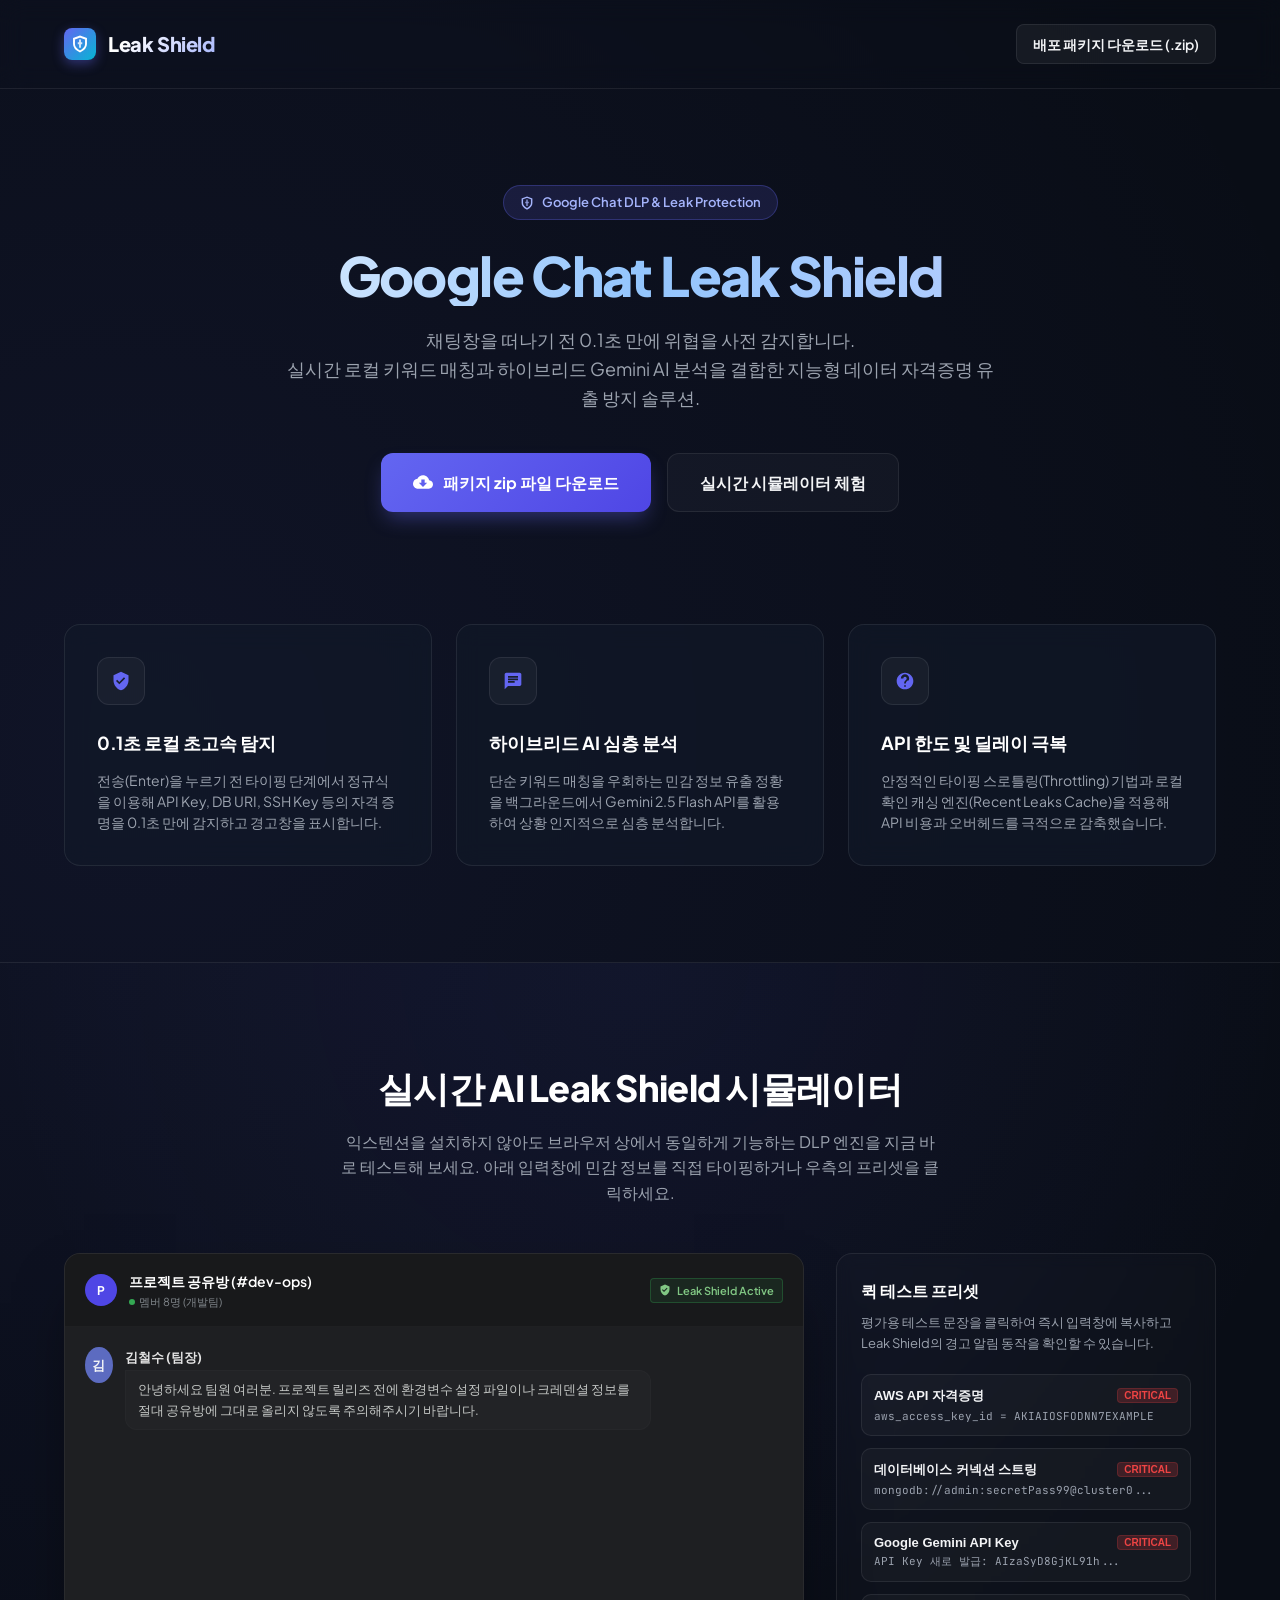
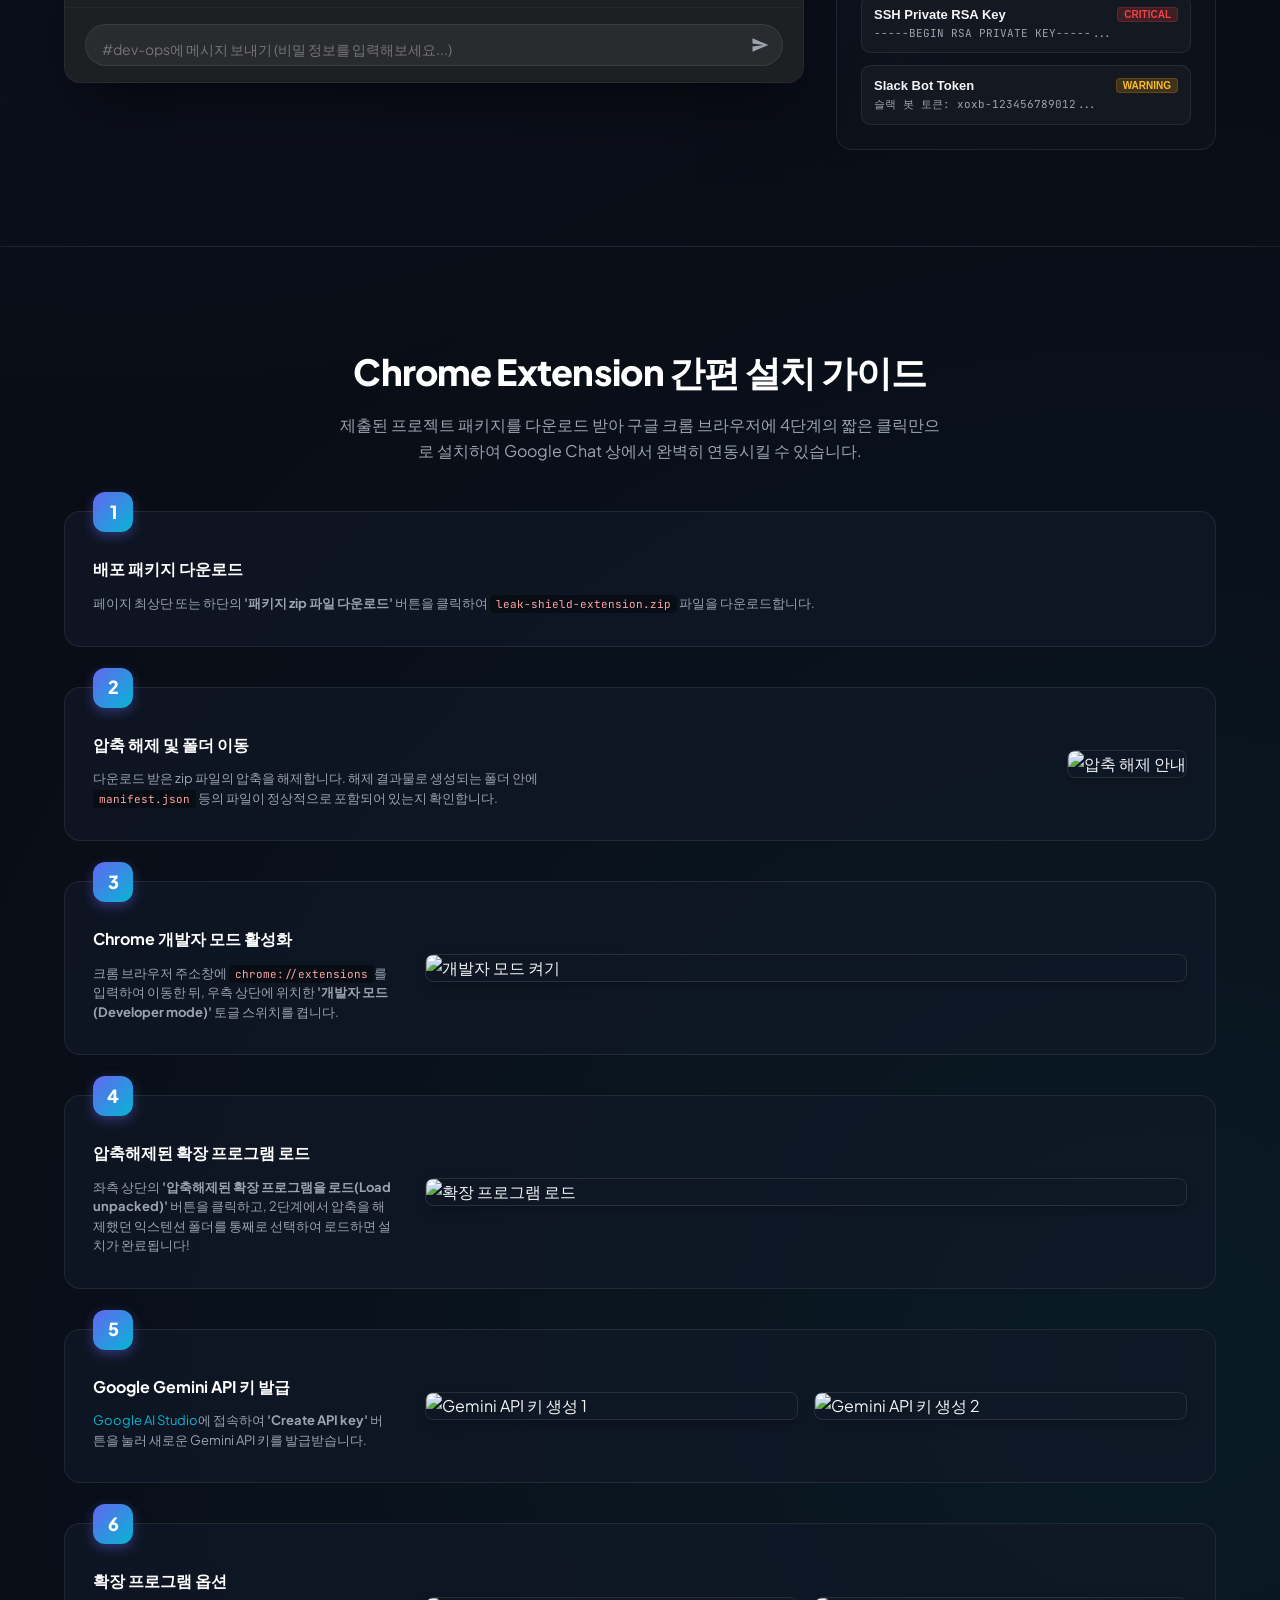
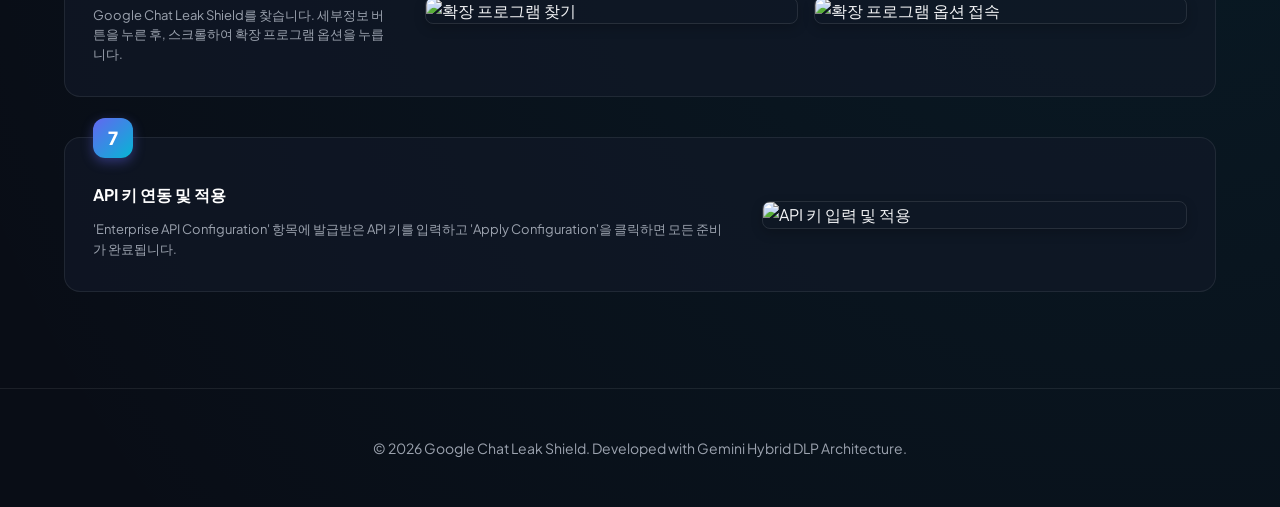
==== index.html @ 76d18969 "Add files via upload" ====
<!DOCTYPE html>
<html lang="ko">

<head>
  <meta charset="UTF-8">
  <meta name="viewport" content="width=device-width, initial-scale=1.0">
  <title>Google Chat Leak Shield - 실시간 AI 데이터 유출 방지 솔루션</title>
  <meta name="description"
    content="Google Chat Leak Shield는 실시간 로컬 정규식 및 Gemini AI 분석을 통해 API Key, 데이터베이스 자격증명 등 민감 정보의 유출을 차단하는 강력한 크롬 확장 프로그램입니다.">
  <link rel="icon" type="image/png" sizes="16x16" href="../icons/icon16.png">
  <link rel="icon" type="image/png" sizes="48x48" href="../icons/icon48.png">

  <!-- Premium Fonts -->
  <link rel="preconnect" href="https://fonts.googleapis.com">
  <link rel="preconnect" href="https://fonts.gstatic.com" crossorigin>
  <link
    href="https://fonts.googleapis.com/css2?family=Plus+Jakarta+Sans:wght@300;400;500;600;700;800&family=JetBrains+Mono:wght@400;500;700&display=swap"
    rel="stylesheet">

  <!-- Externalized Stylesheets -->
  <link rel="stylesheet" href="style.css">
</head>

<body>

  <!-- Premium Floating Particle Background (Styling details) -->
  <header>
    <div class="container header-content">
      <a href="#" class="logo" id="logo-lnk">
        <div class="logo-icon">
          <svg viewBox="0 0 24 24" fill="none" stroke="currentColor" stroke-width="2.5">
            <path d="M12 22s8-4 8-10V5l-8-3-8 3v7c0 6 8 10 8 10z" />
            <path d="M12 6v11M9 11h6" stroke-opacity="0.8" />
          </svg>
        </div>
        Leak Shield
      </a>
      <a href="leak-shield-extension.zip" download class="btn-nav-download" id="nav-dl-btn">
        배포 패키지 다운로드 (.zip)
      </a>
    </div>
  </header>

  <main>
    <!-- Hero Banner -->
    <section class="hero">
      <div class="container">
        <div class="badge-premium">
          <svg class="icon-svg" style="width:14px;height:14px;fill:none !important;" viewBox="0 0 24 24"
            stroke="currentColor" stroke-width="2.5">
            <path d="M12 22s8-4 8-10V5l-8-3-8 3v7c0 6 8 10 8 10z" />
            <path d="M12 6v11M9 11h6" stroke-opacity="0.8" />
          </svg>
          Google Chat DLP & Leak Protection
        </div>
        <h1>Google Chat Leak Shield</h1>
        <p class="lead">
          채팅창을 떠나기 전 0.1초 만에 위협을 사전 감지합니다.<br>
          실시간 로컬 키워드 매칭과 하이브리드 Gemini AI 분석을 결합한 지능형 데이터 자격증명 유출 방지 솔루션.
        </p>
        <div class="cta-container">
          <a href="leak-shield-extension.zip" download class="btn-primary" id="main-dl-btn">
            <svg class="icon-svg" viewBox="0 0 24 24">
              <path
                d="M19.35 10.04C18.67 6.59 15.64 4 12 4 9.11 4 6.6 5.64 5.35 8.04 2.34 8.36 0 10.91 0 14c0 3.31 2.69 6 6 6h13c2.76 0 5-2.24 5-5 0-2.64-2.05-4.78-4.65-4.96zM17 13l-5 5-5-5h3V9h4v4h3z" />
            </svg>
            패키지 zip 파일 다운로드
          </a>
          <a href="#simulator" class="btn-secondary" id="go-sim-btn">
            실시간 시뮬레이터 체험
          </a>
        </div>
      </div>
    </section>

    <!-- Core Features Section -->
    <section class="container">
      <div class="features-grid">
        <div class="feature-card">
          <div class="feature-icon">
            <svg class="icon-svg" viewBox="0 0 24 24">
              <path
                d="M12 1L3 5v6c0 5.55 3.84 10.74 9 12 5.16-1.26 9-6.45 9-12V5l-9-4zm-2 15l-4-4 1.41-1.41L10 13.17l5.59-5.59L17 9l-7 7z" />
            </svg>
          </div>
          <h3>0.1초 로컬 초고속 탐지</h3>
          <p>전송(Enter)을 누르기 전 타이핑 단계에서 정규식을 이용해 API Key, DB URI, SSH Key 등의 자격 증명을 0.1초 만에 감지하고 경고창을 표시합니다.</p>
        </div>

        <div class="feature-card">
          <div class="feature-icon">
            <svg class="icon-svg" viewBox="0 0 24 24">
              <path
                d="M20 2H4c-1.1 0-1.99.9-1.99 2L2 22l4-4h14c1.1 0 2-.9 2-2V4c0-1.1-.9-2-2-2zM6 9h12v2H6V9zm8 5H6v-2h8v2zm4-6H6V6h12v2z" />
            </svg>
          </div>
          <h3>하이브리드 AI 심층 분석</h3>
          <p>단순 키워드 매칭을 우회하는 민감 정보 유출 정황을 백그라운드에서 Gemini 2.5 Flash API를 활용하여 상황 인지적으로 심층 분석합니다.</p>
        </div>

        <div class="feature-card">
          <div class="feature-icon">
            <svg class="icon-svg" viewBox="0 0 24 24">
              <path
                d="M12 2C6.48 2 2 6.48 2 12s4.48 10 10 10 10-4.48 10-10S17.52 2 12 2zm1 17h-2v-2h2v2zm2.07-7.75l-.9.92C13.45 12.9 13 13.5 13 15h-2v-.5c0-1.1.45-2.1 1.17-2.83l1.24-1.26c.37-.36.59-.86.59-1.41 0-1.1-.9-2-2-2s-2 .9-2 2H7c0-2.76 2.24-5 5-5s5 2.24 5 5c0 1.04-.42 1.99-1.07 2.75z" />
            </svg>
          </div>
          <h3>API 한도 및 딜레이 극복</h3>
          <p>안정적인 타이핑 스로틀링(Throttling) 기법과 로컬 확인 캐싱 엔진(Recent Leaks Cache)을 적용해 API 비용과 오버헤드를 극적으로 감축했습니다.</p>
        </div>
      </div>
    </section>

    <!-- Simulator Section (The Core Evaluator Sandbox) -->
    <section class="simulator-section" id="simulator">
      <div class="container">
        <div class="section-title">
          <h2>실시간 AI Leak Shield 시뮬레이터</h2>
          <p>
            익스텐션을 설치하지 않아도 브라우저 상에서 동일하게 기능하는 DLP 엔진을 지금 바로 테스트해 보세요.
            아래 입력창에 민감 정보를 직접 타이핑하거나 우측의 프리셋을 클릭하세요.
          </p>
        </div>

        <div class="simulator-workspace">
          <!-- Left: Mock Google Chat Client -->
          <div class="google-chat-mock">
            <div class="chat-header">
              <div class="chat-channel">
                <div class="channel-avatar">P</div>
                <div class="channel-info">
                  <h4>프로젝트 공유방 (#dev-ops)</h4>
                  <span><span class="indicator-dot"></span> 멤버 8명 (개발팀)</span>
                </div>
              </div>
              <div class="chat-shield-badge" id="shield-status">
                <svg style="width:12px;height:12px;fill:currentColor" viewBox="0 0 24 24">
                  <path
                    d="M12 1L3 5v6c0 5.55 3.84 10.74 9 12 5.16-1.26 9-6.45 9-12V5l-9-4zm-2 15l-4-4 1.41-1.41L10 13.17l5.59-5.59L17 9l-7 7z" />
                </svg>
                Leak Shield Active
              </div>
            </div>

            <!-- Virtual Chat Message Stream -->
            <div class="chat-messages" id="chat-stream">
              <div class="message-row">
                <div class="msg-avatar" style="background:#5c6bc0">김</div>
                <div class="msg-content">
                  <div class="msg-sender">김철수 (팀장)</div>
                  <div class="msg-text">안녕하세요 팀원 여러분. 프로젝트 릴리즈 전에 환경변수 설정 파일이나 크레덴셜 정보를 절대 공유방에 그대로 올리지 않도록 주의해주시기 바랍니다.
                  </div>
                </div>
              </div>
            </div>

            <!-- Input Bar Emulating Extent Content JS Typing Listener -->
            <div class="chat-input-area">
              <div class="chat-input-container">
                <textarea id="simulator-input" placeholder="#dev-ops에 메시지 보내기 (비밀 정보를 입력해보세요...)" rows="1"></textarea>
                <button class="btn-send" id="simulator-send-btn">
                  <svg style="width:18px;height:18px;fill:currentColor" viewBox="0 0 24 24">
                    <path d="M2.01 21L23 12 2.01 3 2 10l15 2-15 2z" />
                  </svg>
                </button>
              </div>
            </div>
          </div>

          <!-- Right: Presets Panel for Evaluators -->
          <div class="presets-column">
            <h3>퀵 테스트 프리셋</h3>
            <p class="description">평가용 테스트 문장을 클릭하여 즉시 입력창에 복사하고 Leak Shield의 경고 알림 동작을 확인할 수 있습니다.</p>

            <div class="preset-list">
              <button class="preset-btn" data-text="aws_access_key_id = AKIAIOSFODNN7EXAMPLE">
                <div class="preset-title">
                  AWS API 자격증명
                  <span class="preset-badge bg-red"
                    style="color:#ef4444; border-color:rgba(239, 68, 68, 0.2)">CRITICAL</span>
                </div>
                <div class="preset-body">aws_access_key_id = AKIAIOSFODNN7EXAMPLE</div>
              </button>

              <button class="preset-btn"
                data-text="mongodb://admin:secretPass99@cluster0.prod.mongodb.net:27017/prod_db">
                <div class="preset-title">
                  데이터베이스 커넥션 스트링
                  <span class="preset-badge bg-red"
                    style="color:#ef4444; border-color:rgba(239, 68, 68, 0.2)">CRITICAL</span>
                </div>
                <div class="preset-body">mongodb://admin:secretPass99@cluster0...</div>
              </button>

              <button class="preset-btn"
                data-text="여기에 이번 Gemini API Key 새로 발급받은 거 전달해드려요: AIzaSyD8GjKL91hFmPqRstUvWxYz02468135790">
                <div class="preset-title">
                  Google Gemini API Key
                  <span class="preset-badge bg-red"
                    style="color:#ef4444; border-color:rgba(239, 68, 68, 0.2)">CRITICAL</span>
                </div>
                <div class="preset-body">API Key 새로 발급: AIzaSyD8GjKL91h...</div>
              </button>

              <button class="preset-btn" data-text="-----BEGIN RSA PRIVATE KEY-----
MIIEowIBAAKCAQEA0Yp3d8vK...
-----END RSA PRIVATE KEY-----">
                <div class="preset-title">
                  SSH Private RSA Key
                  <span class="preset-badge bg-red"
                    style="color:#ef4444; border-color:rgba(239, 68, 68, 0.2)">CRITICAL</span>
                </div>
                <div class="preset-body">-----BEGIN RSA PRIVATE KEY-----...</div>
              </button>

              <button class="preset-btn"
                data-text="이거 저번에 공유해주신 슬랙 봇 토큰입니다. xoxb-123456789012-abcdefghijklmnopqrstuvwx 확인해주세요.">
                <div class="preset-title">
                  Slack Bot Token
                  <span class="preset-badge bg-amber"
                    style="color:#fbbf24; border-color:rgba(245, 158, 11, 0.2)">WARNING</span>
                </div>
                <div class="preset-body">슬랙 봇 토큰: xoxb-123456789012...</div>
              </button>
            </div>
          </div>
        </div>
      </div>
    </section>

    <!-- Installation Steps Visual Guide -->
    <section class="guide-section" id="guide">
      <div class="container">
        <div class="section-title">
          <h2>Chrome Extension 간편 설치 가이드</h2>
          <p>
            제출된 프로젝트 패키지를 다운로드 받아 구글 크롬 브라우저에 4단계의 짧은 클릭만으로 설치하여 Google Chat 상에서 완벽히 연동시킬 수 있습니다.
          </p>
        </div>

        <div class="steps-timeline">
          <div class="step-card">
            <div class="step-num">1</div>
            <div class="step-card-content">
              <h3>배포 패키지 다운로드</h3>
              <p>
                페이지 최상단 또는 하단의 <strong>'패키지 zip 파일 다운로드'</strong> 버튼을 클릭하여 <code>leak-shield-extension.zip</code> 파일을
                다운로드합니다.
              </p>
            </div>
          </div>

          <div class="step-card">
            <div class="step-num">2</div>
            <div class="step-card-content">
              <h3>압축 해제 및 폴더 이동</h3>
              <p>
                다운로드 받은 zip 파일의 압축을 해제합니다. 해제 결과물로 생성되는 폴더 안에 <code>manifest.json</code> 등의 파일이 정상적으로 포함되어 있는지 확인합니다.
              </p>
            </div>
            <div class="step-card-media">
              <img src="../image/step2.png" alt="압축 해제 안내">
            </div>
          </div>

          <div class="step-card">
            <div class="step-num">3</div>
            <div class="step-card-content">
              <h3>Chrome 개발자 모드 활성화</h3>
              <p>
                크롬 브라우저 주소창에 <code>chrome://extensions</code>를 입력하여 이동한 뒤, 우측 상단에 위치한 <strong>'개발자 모드(Developer
                  mode)'</strong> 토글 스위치를 켭니다.
              </p>
            </div>
            <div class="step-card-media">
              <img src="../image/step3.png" alt="개발자 모드 켜기">
            </div>
          </div>

          <div class="step-card">
            <div class="step-num">4</div>
            <div class="step-card-content">
              <h3>압축해제된 확장 프로그램 로드</h3>
              <p>
                좌측 상단의 <strong>'압축해제된 확장 프로그램을 로드(Load unpacked)'</strong> 버튼을 클릭하고, 2단계에서 압축을 해제했던 익스텐션 폴더를 통째로 선택하여
                로드하면
                설치가 완료됩니다!
              </p>
            </div>
            <div class="step-card-media">
              <img src="../image/step4.png" alt="확장 프로그램 로드">
            </div>
          </div>

          <div class="step-card">
            <div class="step-num">5</div>
            <div class="step-card-content">
              <h3>Google Gemini API 키 발급</h3>
              <p>
                <a href="https://aistudio.google.com/app/apikey" target="_blank"
                  style="color: var(--accent-cyan); text-decoration: none;">Google AI Studio</a>에 접속하여 <strong>'Create
                  API
                  key'</strong> 버튼을 눌러 새로운 Gemini API 키를 발급받습니다.
              </p>
            </div>
            <div class="step-card-media double-img">
              <img src="../image/step5.png" alt="Gemini API 키 생성 1">
              <img src="../image/step5-1.png" alt="Gemini API 키 생성 2">
            </div>
          </div>

          <div class="step-card">
            <div class="step-num">6</div>
            <div class="step-card-content">
              <h3>확장 프로그램 옵션</h3>
              <p>
                Google Chat Leak Shield를 찾습니다. 세부정보 버튼을 누른 후, 스크롤하여 확장 프로그램 옵션을 누릅니다.
              </p>
            </div>
            <div class="step-card-media double-img">
              <img src="../image/step6.png" alt="확장 프로그램 찾기">
              <img src="../image/step6-1.png" alt="확장 프로그램 옵션 접속">
            </div>
          </div>

          <div class="step-card">
            <div class="step-num">7</div>
            <div class="step-card-content">
              <h3>API 키 연동 및 적용</h3>
              <p>
                'Enterprise API Configuration' 항목에 발급받은 API 키를 입력하고 'Apply Configuration'을 클릭하면 모든 준비가 완료됩니다.
              </p>
            </div>
            <div class="step-card-media">
              <img src="../image/step7.png" alt="API 키 입력 및 적용">
            </div>
          </div>
        </div>
      </div>
    </section>
  </main>

  <!-- Persistent Simulated Toast notifications in bottom right of browser -->
  <div id="simulator-toast-container"></div>

  <footer>
    <div class="container">
      <p>&copy; 2026 Google Chat Leak Shield. Developed with Gemini Hybrid DLP Architecture.</p>
    </div>
  </footer>

  <!-- Externalized Scripts -->
  <script src="script.js"></script>
</body>

</html>
---- style.css ----
/* Premium Reset & CSS Variables */
:root {
  --bg-dark: #090d16;
  --bg-card: rgba(17, 25, 40, 0.65);
  --border-color: rgba(255, 255, 255, 0.08);
  --primary: #6366f1;
  /* Indigo */
  --primary-glow: rgba(99, 102, 241, 0.3);
  --accent-cyan: #06b6d4;
  --accent-red: #ef4444;
  --accent-amber: #f59e0b;
  --text-main: #f3f4f6;
  --text-muted: #9ca3af;
  --font-sans: 'Plus Jakarta Sans', -apple-system, BlinkMacSystemFont, "Segoe UI", Roboto, sans-serif;
  --font-mono: 'JetBrains Mono', monospace;
}

* {
  box-sizing: border-box;
  margin: 0;
  padding: 0;
}

body {
  background-color: var(--bg-dark);
  background-image:
    radial-gradient(circle at 10% 20%, rgba(99, 102, 241, 0.08) 0%, transparent 40%),
    radial-gradient(circle at 90% 80%, rgba(6, 182, 212, 0.08) 0%, transparent 40%);
  color: var(--text-main);
  font-family: var(--font-sans);
  min-height: 100vh;
  line-height: 1.6;
  overflow-x: hidden;
}

/* Core Container Layout */
.container {
  max-width: 1200px;
  margin: 0 auto;
  padding: 0 24px;
}

/* Header Styling */
header {
  padding: 24px 0;
  border-bottom: 1px solid var(--border-color);
  backdrop-filter: blur(12px);
  position: sticky;
  top: 0;
  z-index: 100;
}

.header-content {
  display: flex;
  justify-content: space-between;
  align-items: center;
}

.logo {
  display: flex;
  align-items: center;
  gap: 12px;
  font-weight: 800;
  font-size: 20px;
  letter-spacing: -0.02em;
  background: linear-gradient(135deg, #ffffff 40%, #a5b4fc 100%);
  -webkit-background-clip: text;
  -webkit-text-fill-color: transparent;
  text-decoration: none;
}

.logo-icon {
  width: 32px;
  height: 32px;
  background: linear-gradient(135deg, var(--primary) 0%, var(--accent-cyan) 100%);
  border-radius: 8px;
  display: flex;
  align-items: center;
  justify-content: center;
  box-shadow: 0 4px 12px rgba(99, 102, 241, 0.4);
}

.logo-icon svg {
  width: 18px;
  height: 18px;
  fill: none;
  stroke: #fff;
  stroke-width: 2.5;
}

.btn-nav-download {
  background: rgba(255, 255, 255, 0.05);
  border: 1px solid var(--border-color);
  color: var(--text-main);
  padding: 8px 16px;
  border-radius: 8px;
  font-size: 14px;
  font-weight: 600;
  text-decoration: none;
  transition: all 0.3s ease;
}

.btn-nav-download:hover {
  background: rgba(255, 255, 255, 0.1);
  border-color: rgba(255, 255, 255, 0.2);
}

/* Hero Section */
.hero {
  text-align: center;
  padding: 96px 0 64px 0;
  position: relative;
}

.badge-premium {
  background: rgba(99, 102, 241, 0.15);
  border: 1px solid rgba(99, 102, 241, 0.3);
  color: #a5b4fc;
  padding: 6px 16px;
  border-radius: 9999px;
  font-size: 13px;
  font-weight: 600;
  display: inline-flex;
  align-items: center;
  gap: 8px;
  margin-bottom: 24px;
  animation: pulseGlow 3s infinite ease-in-out;
}

@keyframes pulseGlow {
  0%,
  100% {
    box-shadow: 0 0 0 0 rgba(99, 102, 241, 0);
  }

  50% {
    box-shadow: 0 0 12px 2px rgba(99, 102, 241, 0.2);
  }
}

.hero h1 {
  font-size: 54px;
  font-weight: 800;
  line-height: 1.15;
  letter-spacing: -0.03em;
  margin-bottom: 20px;
  background: linear-gradient(to right, #ffffff, #93c5fd, #c7d2fe);
  -webkit-background-clip: text;
  -webkit-text-fill-color: transparent;
}

.hero p.lead {
  font-size: 18px;
  color: var(--text-muted);
  max-width: 720px;
  margin: 0 auto 40px auto;
  font-weight: 400;
}

.cta-container {
  display: flex;
  justify-content: center;
  gap: 16px;
  flex-wrap: wrap;
}

.btn-primary {
  background: linear-gradient(135deg, var(--primary) 0%, #4f46e5 100%);
  color: #ffffff;
  padding: 16px 32px;
  border-radius: 12px;
  font-size: 16px;
  font-weight: 700;
  text-decoration: none;
  box-shadow: 0 10px 20px -5px rgba(99, 102, 241, 0.4);
  display: inline-flex;
  align-items: center;
  gap: 10px;
  transition: all 0.3s cubic-bezier(0.16, 1, 0.3, 1);
}

.btn-primary:hover {
  transform: translateY(-2px);
  box-shadow: 0 15px 30px -5px rgba(99, 102, 241, 0.6);
}

.btn-secondary {
  background: rgba(255, 255, 255, 0.03);
  border: 1px solid var(--border-color);
  color: var(--text-main);
  padding: 16px 32px;
  border-radius: 12px;
  font-size: 16px;
  font-weight: 600;
  text-decoration: none;
  display: inline-flex;
  align-items: center;
  gap: 10px;
  transition: all 0.3s ease;
}

.btn-secondary:hover {
  background: rgba(255, 255, 255, 0.08);
  border-color: rgba(255, 255, 255, 0.2);
}

/* Core Features Grid */
.features-grid {
  display: grid;
  grid-template-columns: repeat(auto-fit, minmax(280px, 1fr));
  gap: 24px;
  margin-top: 48px;
  margin-bottom: 96px;
}

.feature-card {
  background: var(--bg-card);
  border: 1px solid var(--border-color);
  border-radius: 16px;
  padding: 32px;
  backdrop-filter: blur(12px);
  transition: all 0.3s ease;
  position: relative;
  overflow: hidden;
}

.feature-card::before {
  content: '';
  position: absolute;
  top: 0;
  left: 0;
  width: 100%;
  height: 2px;
  background: linear-gradient(90deg, transparent, rgba(255, 255, 255, 0.15), transparent);
  transform: translateX(-100%);
  transition: transform 0.6s ease;
}

.feature-card:hover {
  transform: translateY(-4px);
  border-color: rgba(255, 255, 255, 0.15);
  box-shadow: 0 20px 40px -15px rgba(0, 0, 0, 0.5);
}

.feature-card:hover::before {
  transform: translateX(100%);
}

.feature-icon {
  width: 48px;
  height: 48px;
  background: rgba(255, 255, 255, 0.04);
  border: 1px solid rgba(255, 255, 255, 0.08);
  border-radius: 12px;
  display: flex;
  align-items: center;
  justify-content: center;
  margin-bottom: 24px;
  color: var(--primary);
}

.feature-card h3 {
  font-size: 18px;
  font-weight: 700;
  margin-bottom: 12px;
  color: #fff;
}

.feature-card p {
  font-size: 14px;
  color: var(--text-muted);
  line-height: 1.5;
}

/* Simulator & Interactive Section */
.simulator-section {
  background: radial-gradient(circle at 50% 0%, rgba(99, 102, 241, 0.06) 0%, transparent 60%);
  padding: 96px 0;
  border-top: 1px solid var(--border-color);
  border-bottom: 1px solid var(--border-color);
}

.section-title {
  text-align: center;
  margin-bottom: 48px;
}

.section-title h2 {
  font-size: 36px;
  font-weight: 800;
  letter-spacing: -0.02em;
  margin-bottom: 12px;
  color: #fff;
}

.section-title p {
  font-size: 16px;
  color: var(--text-muted);
  max-width: 600px;
  margin: 0 auto;
}

/* Simulator Workspace Layout */
.simulator-workspace {
  display: grid;
  grid-template-columns: 1fr 380px;
  gap: 32px;
  align-items: start;
}

@media (max-width: 1024px) {
  .simulator-workspace {
    grid-template-columns: 1fr;
  }
}

/* Google Chat Emulated UI */
.google-chat-mock {
  background: #1e1f22;
  /* Google Chat darkbg */
  border: 1px solid rgba(255, 255, 255, 0.05);
  border-radius: 16px;
  overflow: hidden;
  box-shadow: 0 30px 60px -20px rgba(0, 0, 0, 0.6);
}

.chat-header {
  background: #18191b;
  padding: 16px 20px;
  border-bottom: 1px solid rgba(255, 255, 255, 0.03);
  display: flex;
  align-items: center;
  justify-content: space-between;
}

.chat-channel {
  display: flex;
  align-items: center;
  gap: 12px;
}

.channel-avatar {
  width: 32px;
  height: 32px;
  border-radius: 50%;
  background: #4f46e5;
  display: flex;
  align-items: center;
  justify-content: center;
  font-weight: 700;
  color: #fff;
  font-size: 12px;
}

.channel-info h4 {
  font-size: 14px;
  font-weight: 600;
  color: #fff;
}

.channel-info span {
  font-size: 11px;
  color: #80868b;
  display: flex;
  align-items: center;
  gap: 4px;
}

.indicator-dot {
  width: 6px;
  height: 6px;
  background: #34a853;
  border-radius: 50%;
  display: inline-block;
}

.chat-shield-badge {
  background: rgba(52, 168, 83, 0.1);
  border: 1px solid rgba(52, 168, 83, 0.3);
  color: #81c784;
  font-size: 11px;
  font-weight: 600;
  padding: 3px 8px;
  border-radius: 4px;
  display: flex;
  align-items: center;
  gap: 6px;
}

.chat-shield-badge.scanning {
  background: rgba(99, 102, 241, 0.1);
  border-color: rgba(99, 102, 241, 0.3);
  color: #a5b4fc;
}

.chat-messages {
  height: 280px;
  padding: 20px;
  overflow-y: auto;
  display: flex;
  flex-direction: column;
  gap: 16px;
  background: #1e1f22;
}

.message-row {
  display: flex;
  gap: 12px;
  align-items: flex-start;
}

.msg-avatar {
  width: 36px;
  height: 36px;
  border-radius: 50%;
  background: rgba(255, 255, 255, 0.08);
  display: flex;
  align-items: center;
  justify-content: center;
  color: var(--text-main);
  font-weight: 600;
  font-size: 13px;
}

.msg-content {
  flex-grow: 1;
}

.msg-sender {
  font-size: 13px;
  font-weight: 700;
  color: #e3e3e3;
  margin-bottom: 2px;
}

.msg-text {
  font-size: 13px;
  color: #c4c7c5;
  background: rgba(255, 255, 255, 0.02);
  border: 1px solid rgba(255, 255, 255, 0.02);
  padding: 8px 12px;
  border-radius: 0 12px 12px 12px;
  max-width: 80%;
  word-break: break-all;
}

/* Message Input Box */
.chat-input-area {
  padding: 16px 20px;
  background: #1e1f22;
  border-top: 1px solid rgba(255, 255, 255, 0.03);
}

.chat-input-container {
  background: #2a2b2f;
  border: 1px solid rgba(255, 255, 255, 0.08);
  border-radius: 24px;
  padding: 4px 6px 4px 16px;
  display: flex;
  align-items: center;
  gap: 12px;
  transition: all 0.2s ease;
}

.chat-input-container:focus-within {
  border-color: rgba(99, 102, 241, 0.5);
  box-shadow: 0 0 0 3px rgba(99, 102, 241, 0.15);
}

.chat-input-container textarea {
  background: transparent;
  border: none;
  outline: none;
  color: #fff;
  font-family: var(--font-sans);
  font-size: 14px;
  resize: none;
  flex-grow: 1;
  height: 24px;
  line-height: 24px;
  padding: 4px 0;
}

.btn-send {
  width: 32px;
  height: 32px;
  border-radius: 50%;
  background: transparent;
  border: none;
  color: var(--text-muted);
  cursor: pointer;
  display: flex;
  align-items: center;
  justify-content: center;
  transition: all 0.2s ease;
}

.chat-input-container textarea:not(:placeholder-shown)+.btn-send,
.btn-send.active {
  color: var(--primary);
  background: rgba(99, 102, 241, 0.1);
}

.btn-send:hover {
  color: #fff;
}

/* Simulator Presets Column */
.presets-column {
  background: rgba(255, 255, 255, 0.02);
  border: 1px solid var(--border-color);
  border-radius: 16px;
  padding: 24px;
  backdrop-filter: blur(8px);
}

.presets-column h3 {
  font-size: 16px;
  font-weight: 700;
  margin-bottom: 8px;
  color: #fff;
}

.presets-column p.description {
  font-size: 13px;
  color: var(--text-muted);
  margin-bottom: 20px;
}

.preset-list {
  display: flex;
  flex-direction: column;
  gap: 12px;
}

.preset-btn {
  background: rgba(255, 255, 255, 0.03);
  border: 1px solid var(--border-color);
  border-radius: 10px;
  padding: 12px;
  text-align: left;
  cursor: pointer;
  transition: all 0.2s ease;
  color: var(--text-main);
}

.preset-btn:hover {
  background: rgba(99, 102, 241, 0.08);
  border-color: rgba(99, 102, 241, 0.3);
}

.preset-title {
  font-size: 13px;
  font-weight: 700;
  display: flex;
  align-items: center;
  justify-content: space-between;
  margin-bottom: 4px;
}

.preset-badge {
  font-size: 10px;
  font-weight: 600;
  padding: 1px 6px;
  border-radius: 4px;
  text-transform: uppercase;
}

.preset-body {
  font-family: var(--font-mono);
  font-size: 11px;
  color: var(--text-muted);
  white-space: nowrap;
  overflow: hidden;
  text-overflow: ellipsis;
}

/* Interactive Installation Steps Section */
.guide-section {
  padding: 96px 0;
}

.steps-timeline {
  display: grid;
  grid-template-columns: 1fr;
  gap: 40px;
  position: relative;
}

.step-card {
  background: var(--bg-card);
  border: 1px solid var(--border-color);
  border-radius: 16px;
  padding: 32px 28px;
  position: relative;
  transition: all 0.3s ease;
  display: flex;
  flex-direction: row;
  align-items: center;
  gap: 32px;
}

.step-card-content {
  flex: 0.85; /* 텍스트 영역 기본 비율 */
}

.step-card-media {
  flex: 1.4; /* 이미지 영역 기본 비율 */
  display: flex;
  gap: 16px;
  justify-content: flex-end;
  align-items: center;
}

.step-card-media img {
  width: 100%; 
  max-width: 100%;
  height: auto;
  border-radius: 8px;
  border: 1px solid rgba(255, 255, 255, 0.1);
  box-shadow: 0 4px 12px rgba(0, 0, 0, 0.2);
}

.step-card-media.double-img img {
  width: calc(50% - 8px);
}

/* 2단계: 원래 크기로 복귀 */
.step-card:nth-child(2) .step-card-content {
  flex: 1;
}
.step-card:nth-child(2) .step-card-media {
  flex: 1;
}
.step-card:nth-child(2) .step-card-media img {
  width: auto;
}

/* 3, 4, 5, 6단계: 컴포넌트 이미지를 더 크게 확대 */
.step-card:nth-child(3) .step-card-content,
.step-card:nth-child(4) .step-card-content,
.step-card:nth-child(5) .step-card-content,
.step-card:nth-child(6) .step-card-content {
  flex: 0.65; /* 텍스트 공간 축소 */
}
.step-card:nth-child(3) .step-card-media,
.step-card:nth-child(4) .step-card-media,
.step-card:nth-child(5) .step-card-media,
.step-card:nth-child(6) .step-card-media {
  flex: 1.65; /* 이미지 공간 추가 확대 */
}

/* 7단계: 컴포넌트 이미지를 더 작게 축소 */
.step-card:nth-child(7) .step-card-content {
  flex: 1.2;
}
.step-card:nth-child(7) .step-card-media {
  flex: 0.8;
}

@media (max-width: 768px) {
  .step-card {
    flex-direction: column;
    align-items: flex-start;
  }
  .step-card-content {
    flex: 1;
    width: 100%;
  }
  .step-card-media {
    flex: 1;
    width: 100%;
    justify-content: flex-start;
  }
}

.step-card:hover {
  border-color: rgba(99, 102, 241, 0.2);
  transform: translateY(-2px);
}

.step-num {
  position: absolute;
  top: -20px;
  left: 28px;
  width: 40px;
  height: 40px;
  border-radius: 12px;
  background: linear-gradient(135deg, var(--primary) 0%, var(--accent-cyan) 100%);
  display: flex;
  align-items: center;
  justify-content: center;
  font-size: 18px;
  font-weight: 800;
  color: #fff;
  box-shadow: 0 4px 12px rgba(99, 102, 241, 0.4);
}

.step-card h3 {
  font-size: 16px;
  font-weight: 700;
  margin-top: 12px;
  margin-bottom: 12px;
  color: #fff;
}

.step-card p {
  font-size: 13px;
  color: var(--text-muted);
  line-height: 1.5;
}

.step-card code {
  background: rgba(0, 0, 0, 0.4);
  padding: 2px 6px;
  border-radius: 4px;
  font-family: var(--font-mono);
  font-size: 11px;
  color: #fca5a5;
}

/* Embedded Simulator Stacking Toast Container */
#simulator-toast-container {
  position: fixed;
  bottom: 24px;
  right: 24px;
  width: 380px;
  max-width: calc(100vw - 48px);
  z-index: 9999;
  display: flex;
  flex-direction: column-reverse;
  gap: 12px;
  pointer-events: none;
  font-family: var(--font-sans);
}

/* Individual Toast Notification Card matching toast.css exactly */
.leak-shield-toast {
  pointer-events: auto;
  background: rgba(17, 24, 39, 0.85);
  backdrop-filter: blur(12px) saturate(180%);
  -webkit-backdrop-filter: blur(12px) saturate(180%);
  border: 1px solid rgba(255, 255, 255, 0.1);
  border-radius: 16px;
  padding: 16px;
  color: #f3f4f6;
  box-shadow: 0 10px 25px -5px rgba(0, 0, 0, 0.3), 0 8px 10px -6px rgba(0, 0, 0, 0.3);
  transform: translateX(120%) scale(0.95);
  opacity: 0;
  transition: all 0.4s cubic-bezier(0.16, 1, 0.3, 1);
  overflow: hidden;
  position: relative;
}

.leak-shield-toast.visible {
  transform: translateX(0) scale(1);
  opacity: 1;
}

.leak-shield-toast.dismissed {
  transform: translateX(120%) scale(0.95);
  opacity: 0;
}

.leak-shield-toast-header {
  display: flex;
  align-items: center;
  gap: 12px;
  margin-bottom: 8px;
}

.leak-shield-toast-icon {
  display: flex;
  align-items: center;
  justify-content: center;
  flex-shrink: 0;
}

.leak-shield-toast-title-area {
  display: flex;
  align-items: center;
  gap: 8px;
  flex-grow: 1;
}

.leak-shield-toast-title {
  font-weight: 700;
  font-size: 14px;
  color: #ffffff;
  letter-spacing: -0.01em;
}

.leak-shield-toast-badge {
  font-size: 10px;
  font-weight: 600;
  padding: 2px 8px;
  border-radius: 9999px;
  text-transform: uppercase;
  letter-spacing: 0.05em;
}

.bg-red {
  background: rgba(239, 68, 68, 0.2);
  color: #f87171;
  border: 1px solid rgba(239, 68, 68, 0.3);
}

.bg-amber {
  background: rgba(245, 158, 11, 0.2);
  color: #fbbf24;
  border: 1px solid rgba(245, 158, 11, 0.3);
}

.bg-blue {
  background: rgba(59, 130, 246, 0.2);
  color: #60a5fa;
  border: 1px solid rgba(59, 130, 246, 0.3);
}

.leak-shield-toast-close {
  background: transparent;
  border: none;
  color: rgba(255, 255, 255, 0.4);
  font-size: 20px;
  cursor: pointer;
  padding: 0 4px;
  line-height: 1;
  transition: color 0.2s ease;
}

.leak-shield-toast-close:hover {
  color: #ffffff;
}

.leak-shield-toast-body {
  font-size: 13px;
  line-height: 1.5;
  color: #d1d5db;
}

.leak-shield-toast-text {
  margin: 0;
}

.leak-shield-toast-snippet {
  margin-top: 10px;
  background: rgba(0, 0, 0, 0.4);
  border: 1px solid rgba(255, 255, 255, 0.05);
  border-radius: 8px;
  padding: 8px 12px;
  max-height: 80px;
  overflow-y: auto;
}

.leak-shield-toast-snippet code {
  font-family: var(--font-mono);
  font-size: 11px;
  color: #a7f3d0;
  word-break: break-all;
  white-space: pre-wrap;
}

.leak-shield-toast-critical {
  border-left: 4px solid #ef4444 !important;
}

.leak-shield-toast-warning {
  border-left: 4px solid #f59e0b !important;
}

.leak-shield-toast-info {
  border-left: 4px solid #3b82f6 !important;
}

/* Footer */
footer {
  border-top: 1px solid var(--border-color);
  padding: 48px 0;
  text-align: center;
  font-size: 14px;
  color: var(--text-muted);
}

/* Icons SVG utilities */
.icon-svg {
  width: 20px;
  height: 20px;
  fill: currentColor;
}
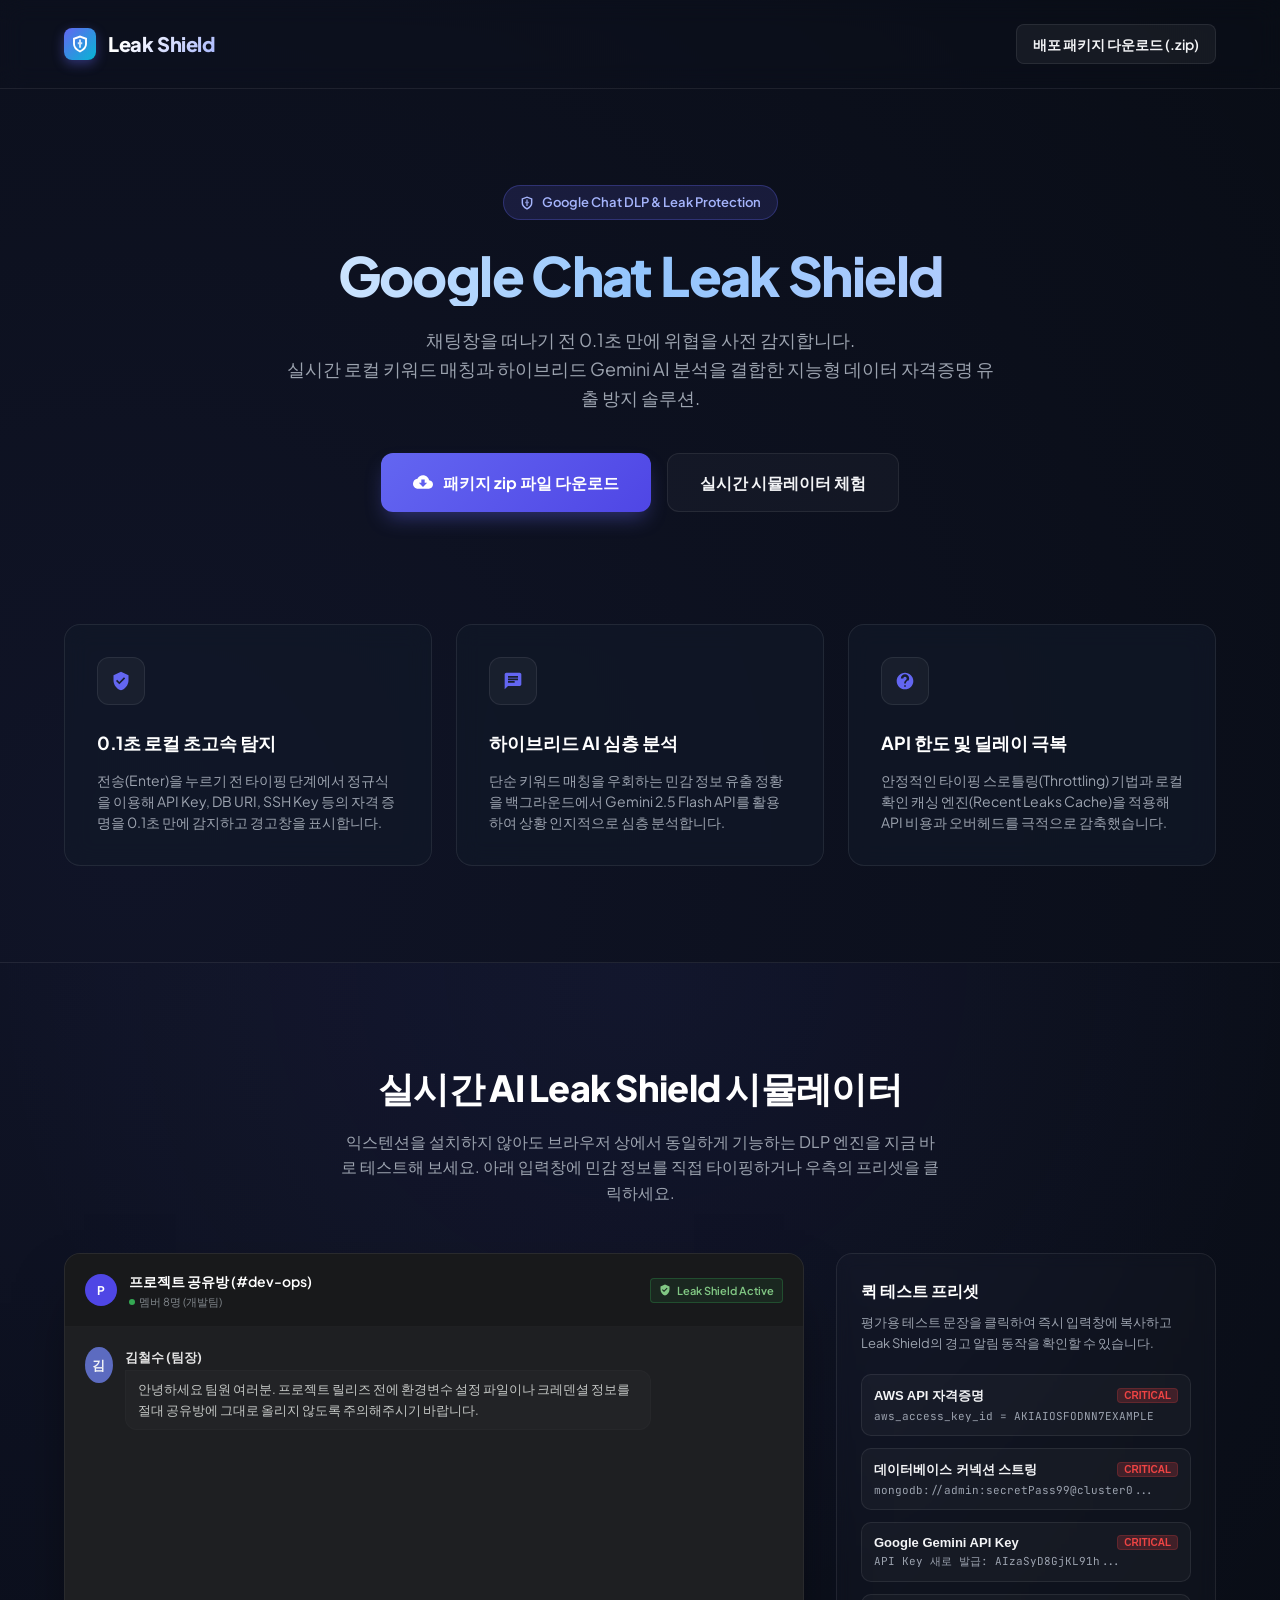
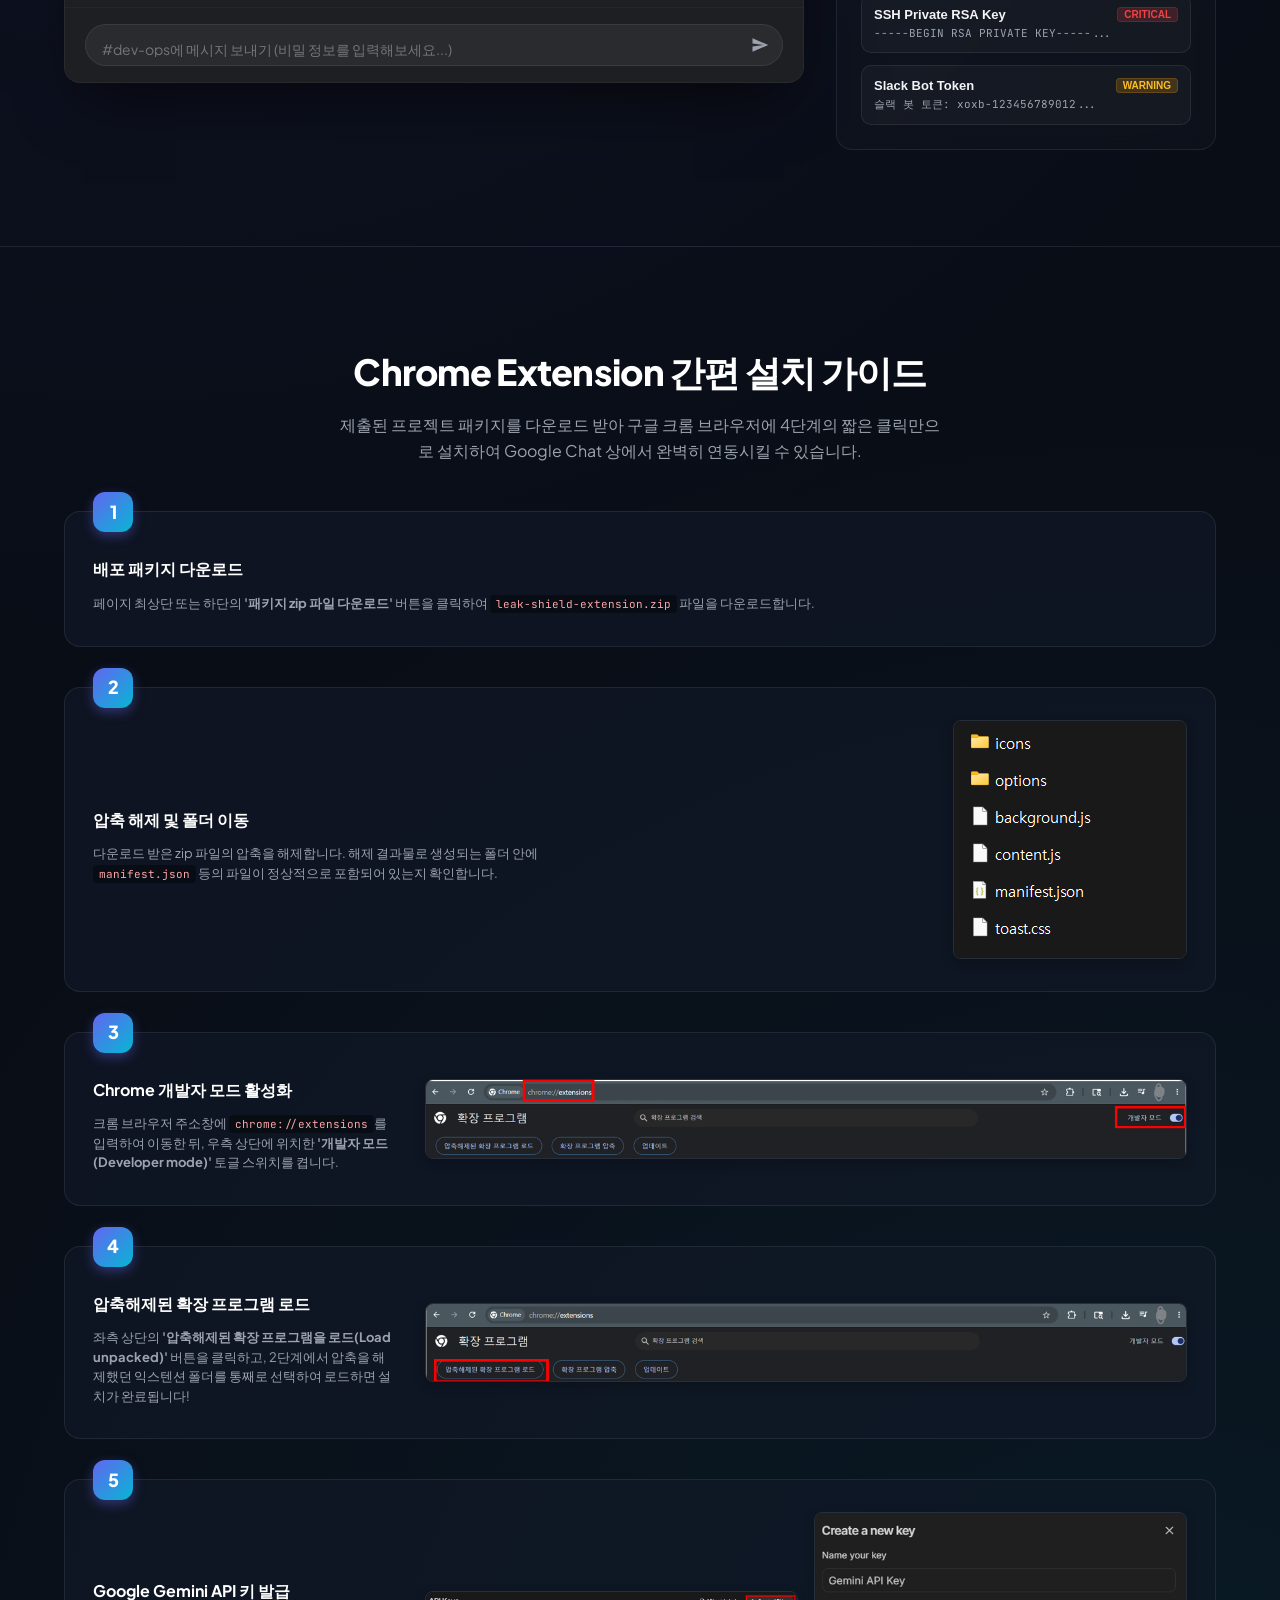
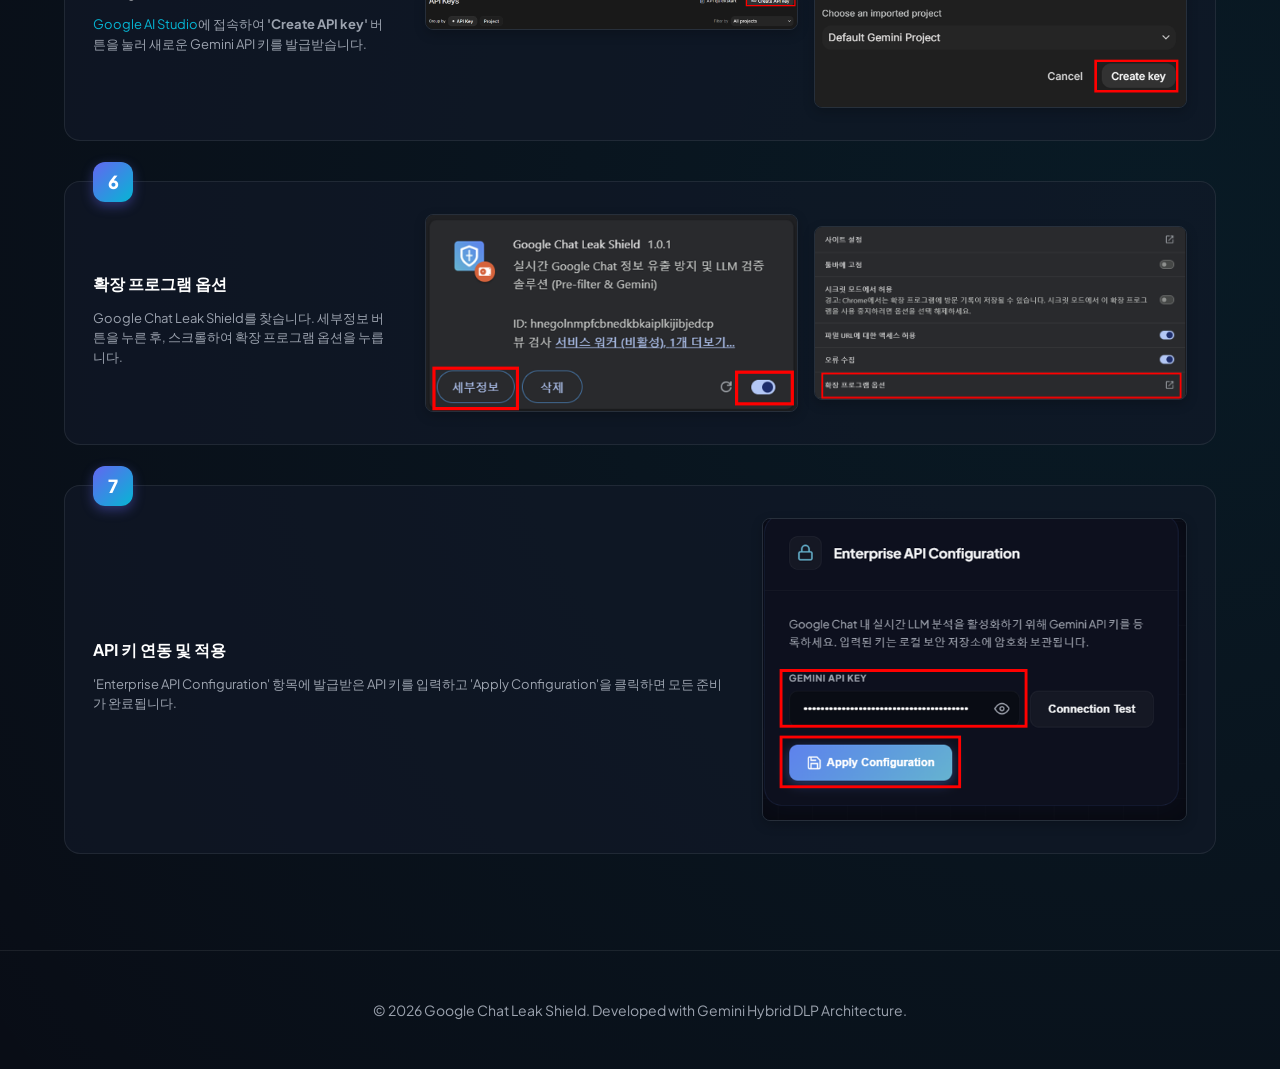
==== commit e68dc3b9: "Update image paths to use relative links" ====
--- a/index.html
+++ b/index.html
@@ -7,8 +7,8 @@
   <title>Google Chat Leak Shield - 실시간 AI 데이터 유출 방지 솔루션</title>
   <meta name="description"
     content="Google Chat Leak Shield는 실시간 로컬 정규식 및 Gemini AI 분석을 통해 API Key, 데이터베이스 자격증명 등 민감 정보의 유출을 차단하는 강력한 크롬 확장 프로그램입니다.">
-  <link rel="icon" type="image/png" sizes="16x16" href="../icons/icon16.png">
-  <link rel="icon" type="image/png" sizes="48x48" href="../icons/icon48.png">
+  <link rel="icon" type="image/png" sizes="16x16" href="./icons/icon16.png">
+  <link rel="icon" type="image/png" sizes="48x48" href="./icons/icon48.png">
 
   <!-- Premium Fonts -->
   <link rel="preconnect" href="https://fonts.googleapis.com">
@@ -259,7 +259,7 @@
               </p>
             </div>
             <div class="step-card-media">
-              <img src="../image/step2.png" alt="압축 해제 안내">
+              <img src="./image/step2.png" alt="압축 해제 안내">
             </div>
           </div>
 
@@ -273,7 +273,7 @@
               </p>
             </div>
             <div class="step-card-media">
-              <img src="../image/step3.png" alt="개발자 모드 켜기">
+              <img src="./image/step3.png" alt="개발자 모드 켜기">
             </div>
           </div>
 
@@ -288,7 +288,7 @@
               </p>
             </div>
             <div class="step-card-media">
-              <img src="../image/step4.png" alt="확장 프로그램 로드">
+              <img src="./image/step4.png" alt="확장 프로그램 로드">
             </div>
           </div>
 
@@ -304,8 +304,8 @@
               </p>
             </div>
             <div class="step-card-media double-img">
-              <img src="../image/step5.png" alt="Gemini API 키 생성 1">
-              <img src="../image/step5-1.png" alt="Gemini API 키 생성 2">
+              <img src="./image/step5.png" alt="Gemini API 키 생성 1">
+              <img src="./image/step5-1.png" alt="Gemini API 키 생성 2">
             </div>
           </div>
 
@@ -318,8 +318,8 @@
               </p>
             </div>
             <div class="step-card-media double-img">
-              <img src="../image/step6.png" alt="확장 프로그램 찾기">
-              <img src="../image/step6-1.png" alt="확장 프로그램 옵션 접속">
+              <img src="./image/step6.png" alt="확장 프로그램 찾기">
+              <img src="./image/step6-1.png" alt="확장 프로그램 옵션 접속">
             </div>
           </div>
 
@@ -332,7 +332,7 @@
               </p>
             </div>
             <div class="step-card-media">
-              <img src="../image/step7.png" alt="API 키 입력 및 적용">
+              <img src="./image/step7.png" alt="API 키 입력 및 적용">
             </div>
           </div>
         </div>
@@ -353,4 +353,4 @@
   <script src="script.js"></script>
 </body>
 
-</html>+</html>
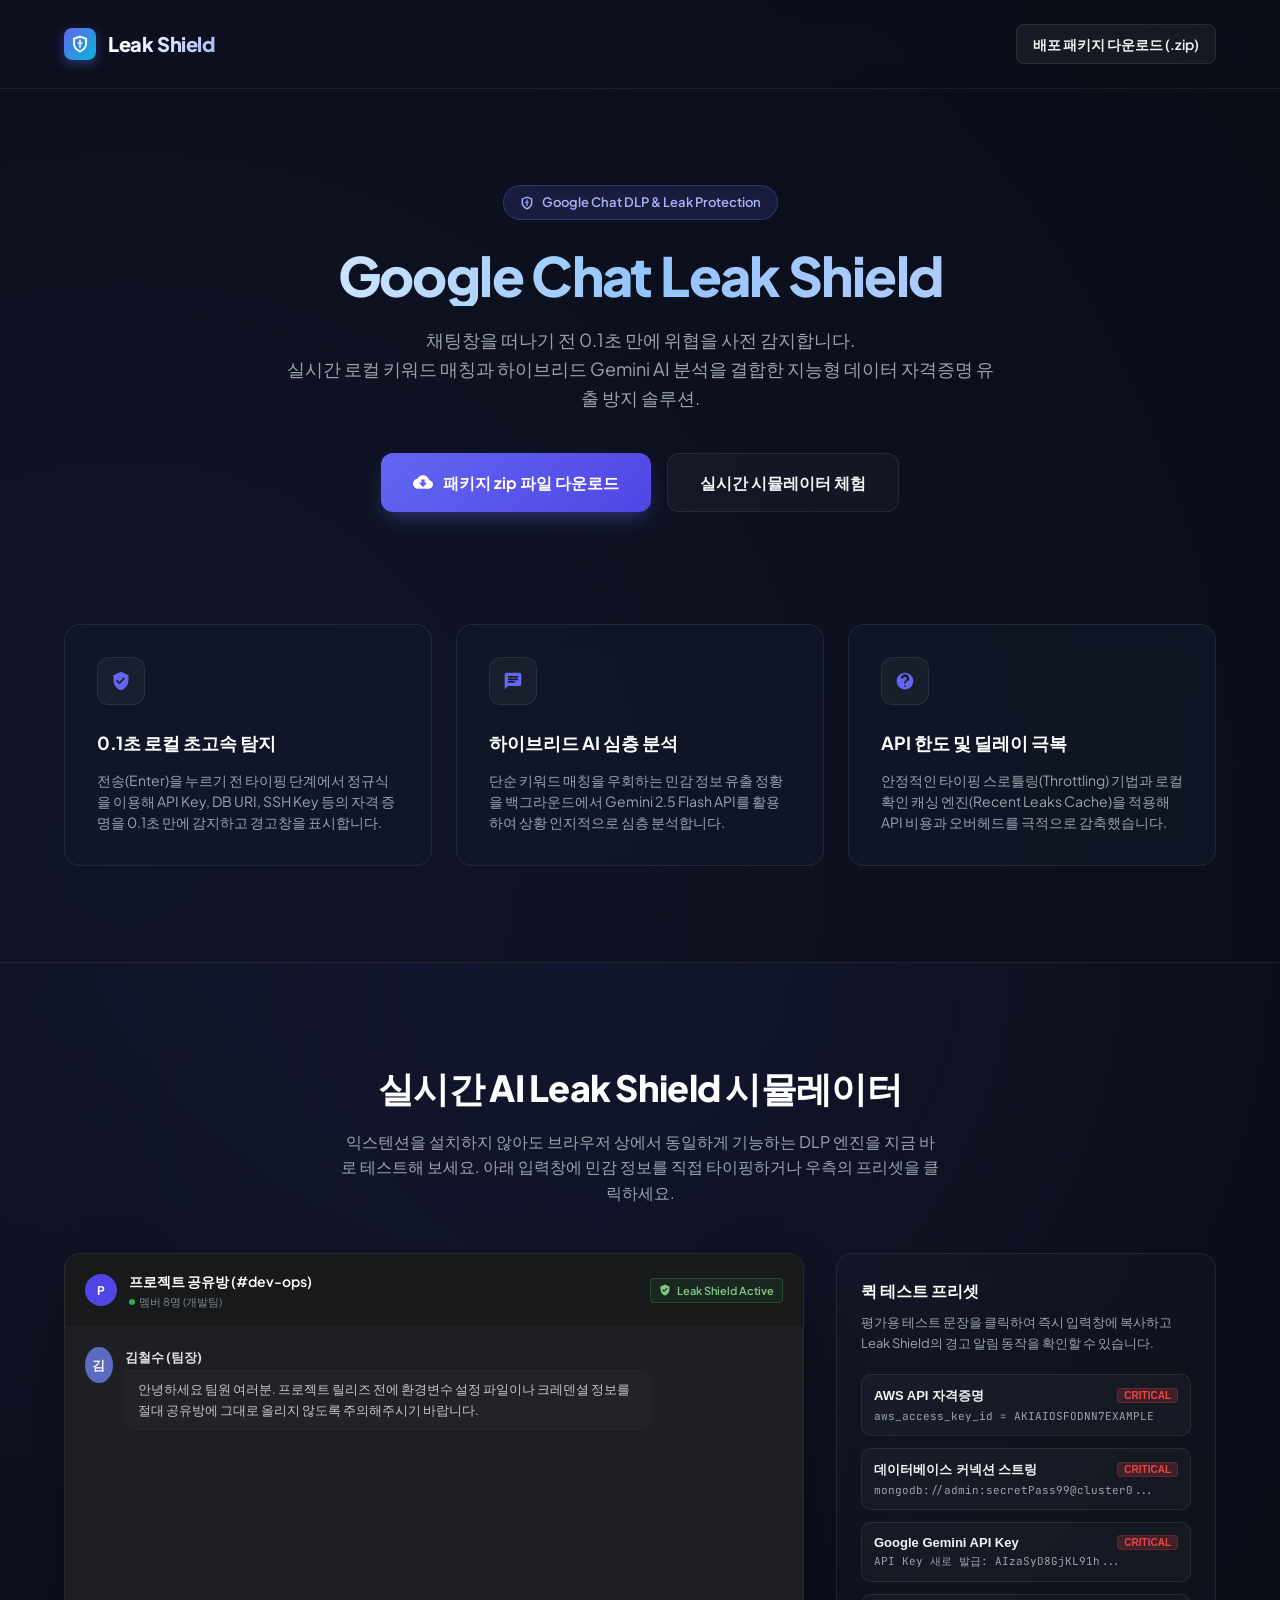
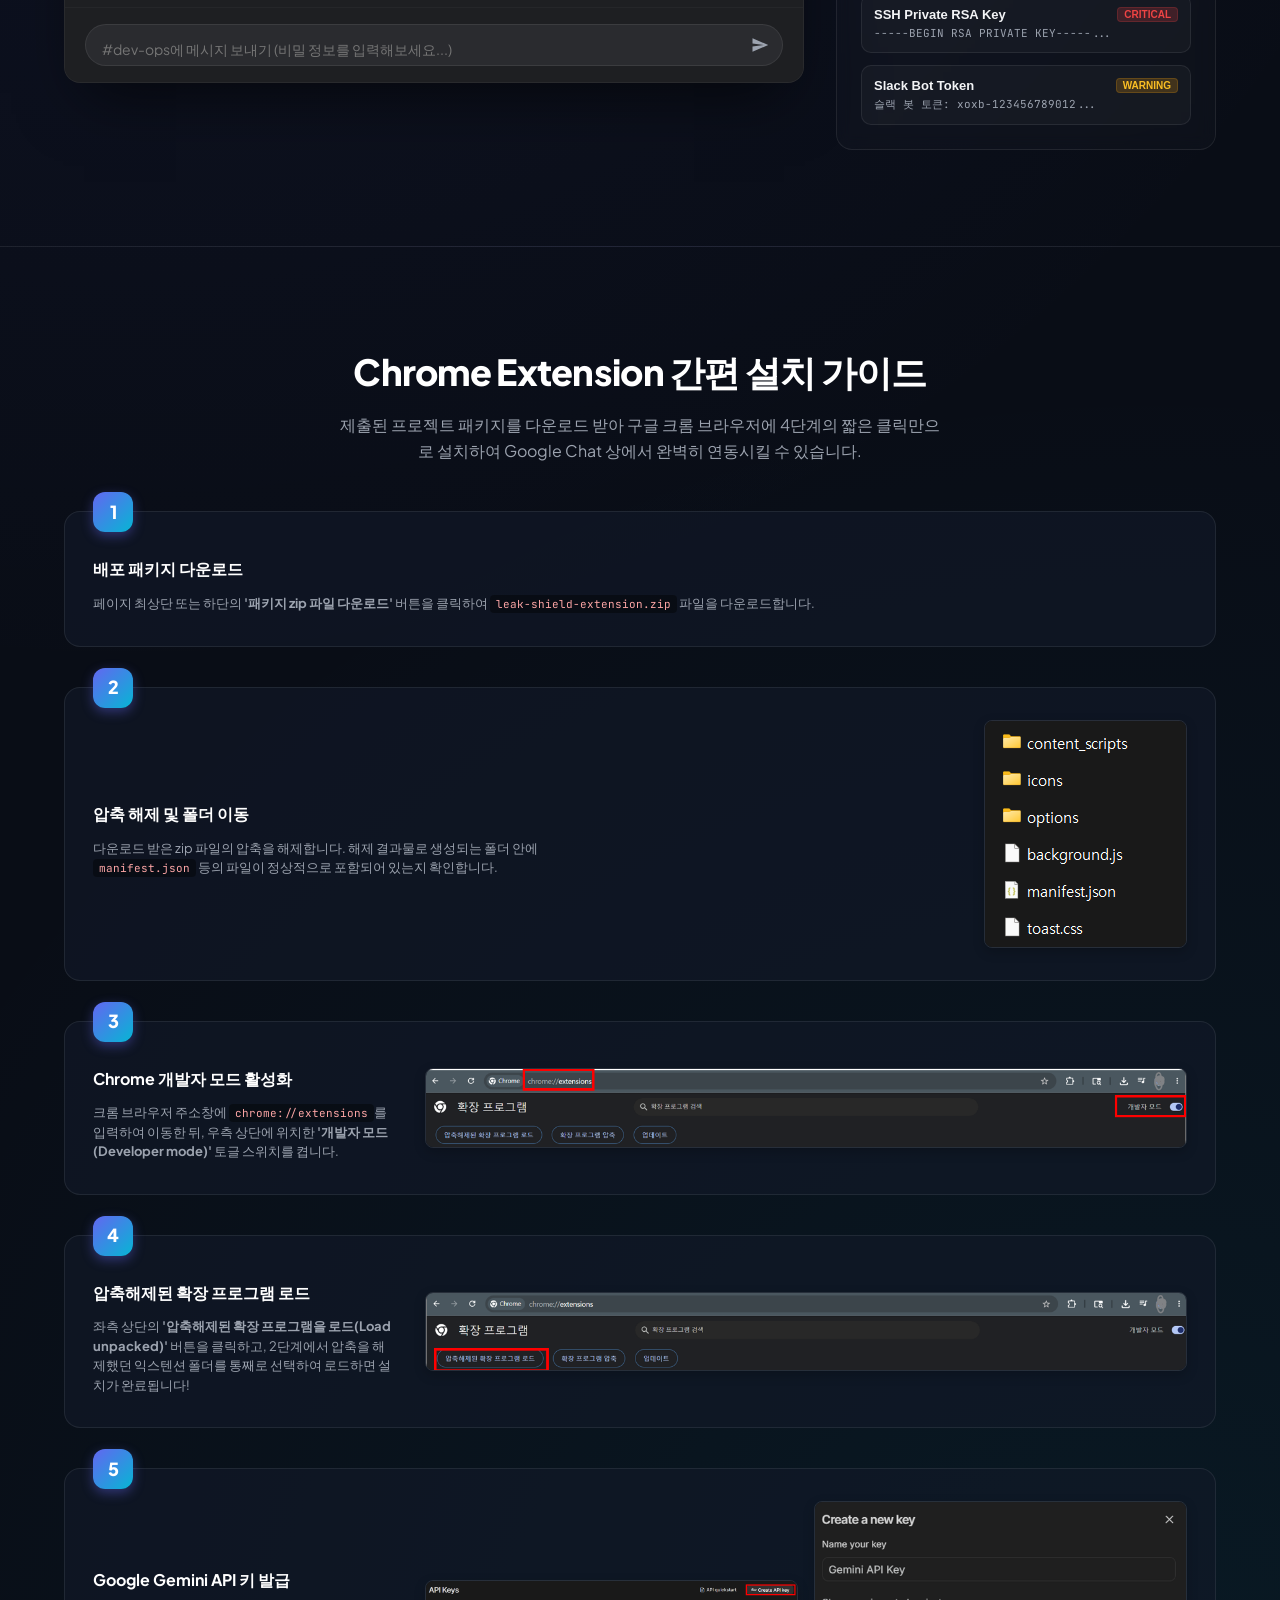
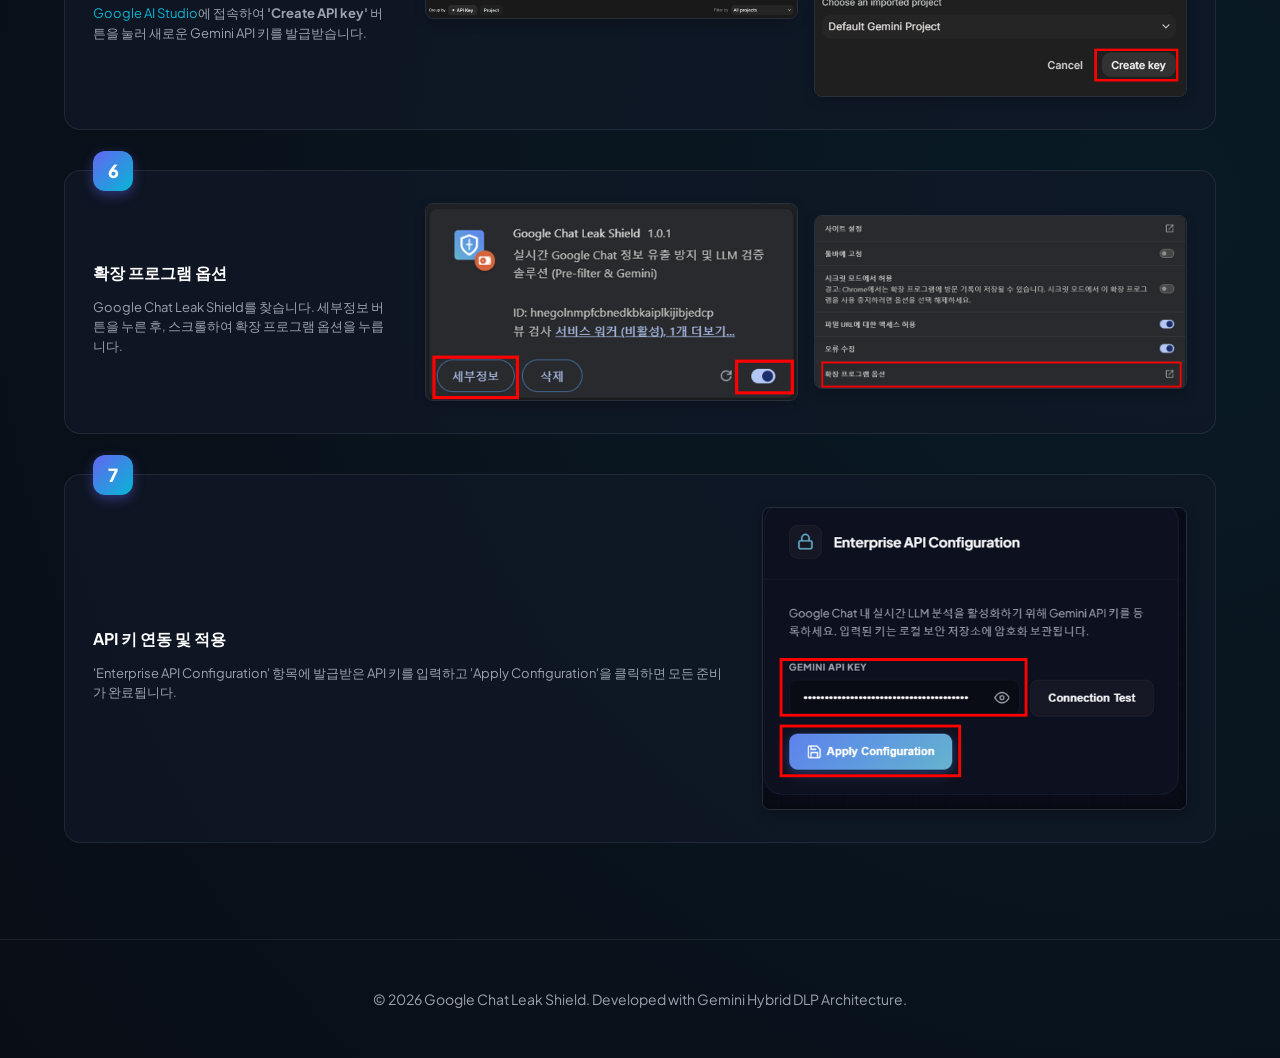
==== commit f41133ee: "Add files via upload" ====
--- a/index.html
+++ b/index.html
@@ -7,8 +7,8 @@
   <title>Google Chat Leak Shield - 실시간 AI 데이터 유출 방지 솔루션</title>
   <meta name="description"
     content="Google Chat Leak Shield는 실시간 로컬 정규식 및 Gemini AI 분석을 통해 API Key, 데이터베이스 자격증명 등 민감 정보의 유출을 차단하는 강력한 크롬 확장 프로그램입니다.">
-  <link rel="icon" type="image/png" sizes="16x16" href="./icons/icon16.png">
-  <link rel="icon" type="image/png" sizes="48x48" href="./icons/icon48.png">
+  <link rel="icon" type="image/png" sizes="16x16" href="../icons/icon16.png">
+  <link rel="icon" type="image/png" sizes="48x48" href="../icons/icon48.png">
 
   <!-- Premium Fonts -->
   <link rel="preconnect" href="https://fonts.googleapis.com">
@@ -259,7 +259,7 @@
               </p>
             </div>
             <div class="step-card-media">
-              <img src="./image/step2.png" alt="압축 해제 안내">
+              <img src="../image/step2.png" alt="압축 해제 안내">
             </div>
           </div>
 
@@ -273,7 +273,7 @@
               </p>
             </div>
             <div class="step-card-media">
-              <img src="./image/step3.png" alt="개발자 모드 켜기">
+              <img src="../image/step3.png" alt="개발자 모드 켜기">
             </div>
           </div>
 
@@ -288,7 +288,7 @@
               </p>
             </div>
             <div class="step-card-media">
-              <img src="./image/step4.png" alt="확장 프로그램 로드">
+              <img src="../image/step4.png" alt="확장 프로그램 로드">
             </div>
           </div>
 
@@ -304,8 +304,8 @@
               </p>
             </div>
             <div class="step-card-media double-img">
-              <img src="./image/step5.png" alt="Gemini API 키 생성 1">
-              <img src="./image/step5-1.png" alt="Gemini API 키 생성 2">
+              <img src="../image/step5.png" alt="Gemini API 키 생성 1">
+              <img src="../image/step5-1.png" alt="Gemini API 키 생성 2">
             </div>
           </div>
 
@@ -318,8 +318,8 @@
               </p>
             </div>
             <div class="step-card-media double-img">
-              <img src="./image/step6.png" alt="확장 프로그램 찾기">
-              <img src="./image/step6-1.png" alt="확장 프로그램 옵션 접속">
+              <img src="../image/step6.png" alt="확장 프로그램 찾기">
+              <img src="../image/step6-1.png" alt="확장 프로그램 옵션 접속">
             </div>
           </div>
 
@@ -332,7 +332,7 @@
               </p>
             </div>
             <div class="step-card-media">
-              <img src="./image/step7.png" alt="API 키 입력 및 적용">
+              <img src="../image/step7.png" alt="API 키 입력 및 적용">
             </div>
           </div>
         </div>
@@ -353,4 +353,4 @@
   <script src="script.js"></script>
 </body>
 
-</html>
+</html>
